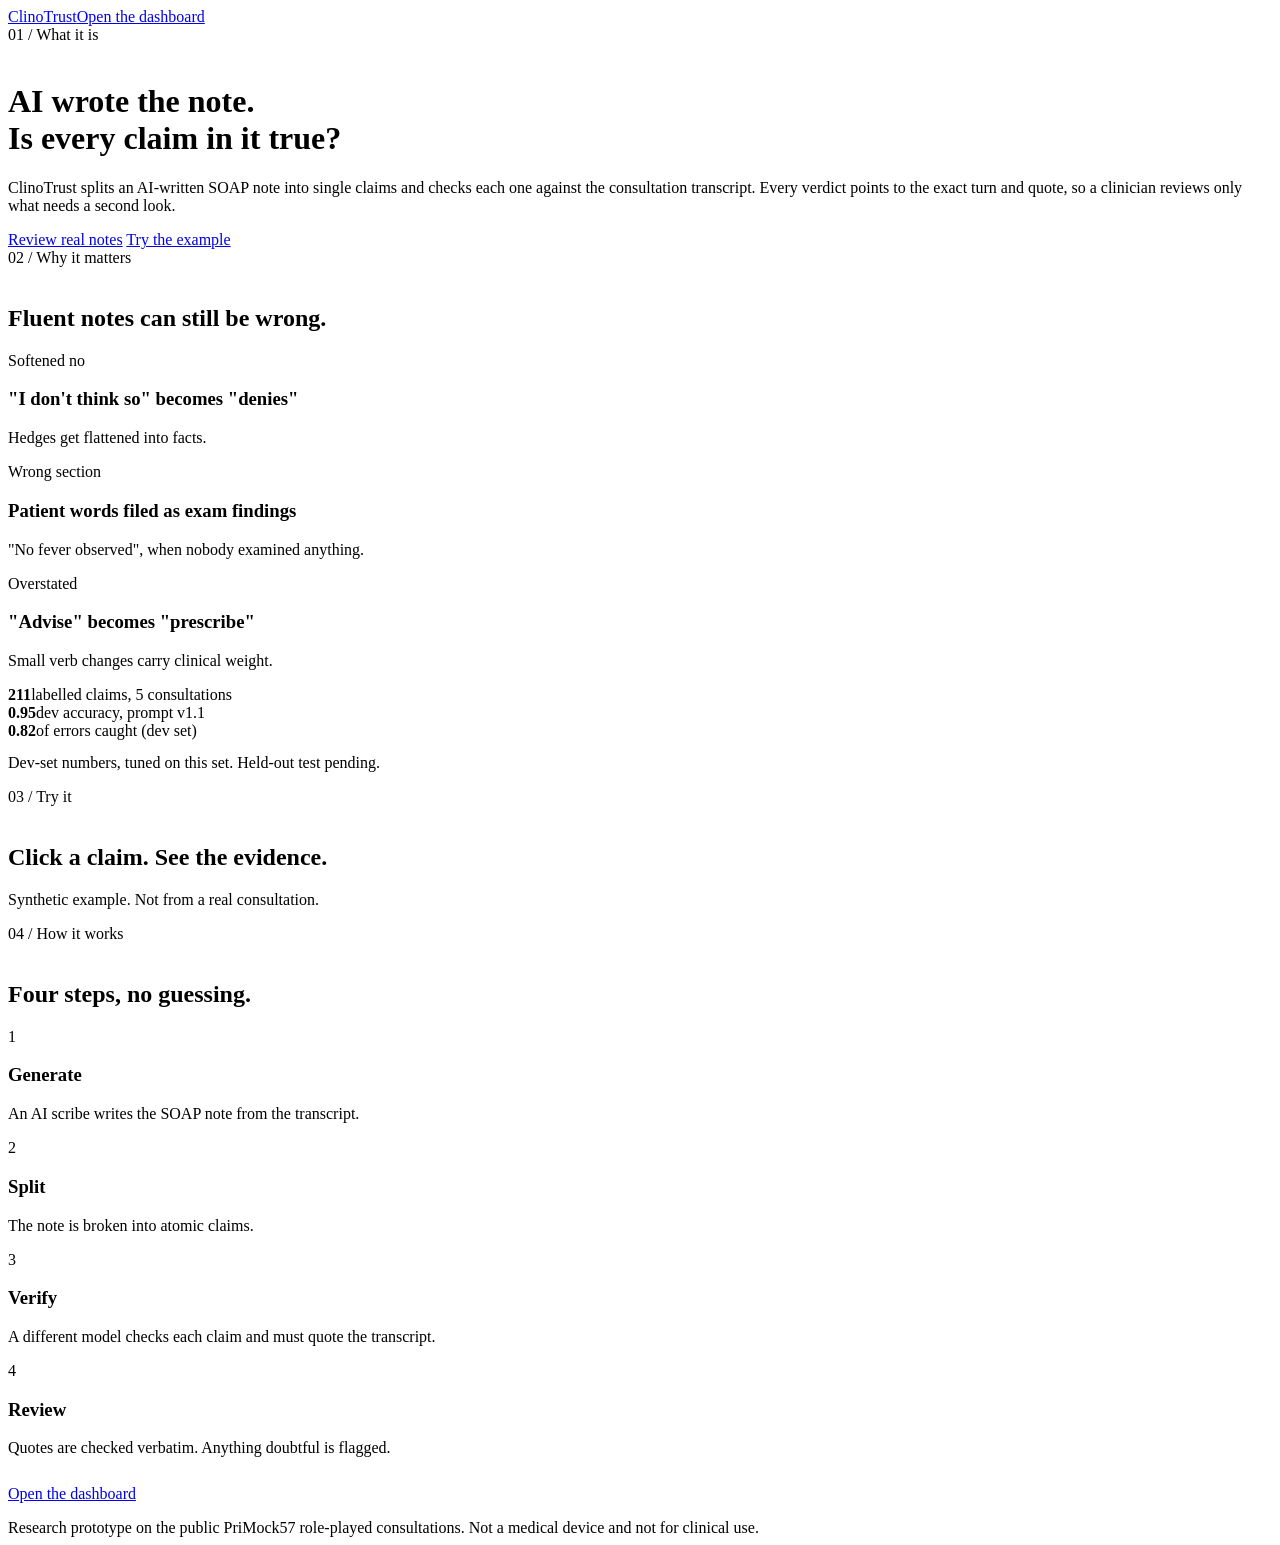
==== web/index.html @ df610d7e "Added frontend" ====
<!doctype html>
<html lang="en"><head><meta charset="utf-8"><meta name="viewport" content="width=device-width,initial-scale=1">
<title>ClinoTrust: check every claim in an AI-written note</title>
<link rel="preconnect" href="https://fonts.googleapis.com">
<link href="https://fonts.googleapis.com/css2?family=Inter:wght@400;500&family=Newsreader&family=IBM+Plex+Mono&display=swap" rel="stylesheet">
<link rel="stylesheet" href="/static/style.css"></head>
<body><div class="wrap">
<nav><a class="brand" href="/">ClinoTrust</a><a class="btn ghost" href="/app">Open the dashboard</a></nav>

<div class="hero">
  <div class="label">01 / What it is</div><br>
  <h1>AI wrote the note.<br>Is every claim in it true?</h1>
  <p>ClinoTrust splits an AI-written SOAP note into single claims and checks each one against the
  consultation transcript. Every verdict points to the exact turn and quote, so a clinician reviews
  only what needs a second look.</p>
  <a class="btn" href="/app">Review real notes</a> <a class="btn ghost" href="#try">Try the example</a>
</div>

<section>
  <div class="label">02 / Why it matters</div><br>
  <h2>Fluent notes can still be wrong.</h2>
  <div class="grid3">
    <div class="card"><div class="label">Softened no</div><h3>"I don't think so" becomes "denies"</h3><p>Hedges get flattened into facts.</p></div>
    <div class="card"><div class="label">Wrong section</div><h3>Patient words filed as exam findings</h3><p>"No fever observed", when nobody examined anything.</p></div>
    <div class="card"><div class="label">Overstated</div><h3>"Advise" becomes "prescribe"</h3><p>Small verb changes carry clinical weight.</p></div>
  </div>
  <div class="stats">
    <div><b>211</b><span class="label">labelled claims, 5 consultations</span></div>
    <div><b>0.95</b><span class="label">dev accuracy, prompt v1.1</span></div>
    <div><b>0.82</b><span class="label">of errors caught (dev set)</span></div>
  </div>
  <p class="label" style="margin-top:14px">Dev-set numbers, tuned on this set. Held-out test pending.</p>
</section>

<section id="try">
  <div class="label">03 / Try it</div><br>
  <h2>Click a claim. See the evidence.</h2>
  <p class="label" style="margin-top:14px">Synthetic example. Not from a real consultation.</p>
  <div id="demo"></div>
</section>

<section>
  <div class="label">04 / How it works</div><br>
  <h2>Four steps, no guessing.</h2>
  <div class="grid3" style="grid-template-columns:repeat(4,1fr)">
    <div class="card"><div class="label">1</div><h3>Generate</h3><p>An AI scribe writes the SOAP note from the transcript.</p></div>
    <div class="card"><div class="label">2</div><h3>Split</h3><p>The note is broken into atomic claims.</p></div>
    <div class="card"><div class="label">3</div><h3>Verify</h3><p>A different model checks each claim and must quote the transcript.</p></div>
    <div class="card"><div class="label">4</div><h3>Review</h3><p>Quotes are checked verbatim. Anything doubtful is flagged.</p></div>
  </div>
  <p style="margin-top:28px"><a class="btn" href="/app">Open the dashboard</a></p>
</section>

<footer>Research prototype on the public PriMock57 role-played consultations. Not a medical device and not for clinical use.</footer>
</div>
<script src="/static/review.js"></script>
<script>
const turns=[
["T1","doctor","What brings you in today?"],
["T2","patient","A sore throat for three days. No chest pain, no cough, but I have had a fever."],
["T3","doctor","How high was the fever?"],
["T4","patient","I did not measure it. I just felt hot at night."],
["T5","doctor","Any allergies to medication?"],
["T6","patient","Penicillin gives me a rash."],
["T7","doctor","Okay. Let's do a throat swab, and I will prescribe paracetamol for the fever."],
["T8","doctor","Come back in a week if it has not improved."]].map(([id,speaker,text])=>({id,speaker,text}));
const c=(id,text,status,analysis,ev,quote)=>({id,text,status,analysis,evidence_turns:ev,quote,quote_valid:ev.length?true:null,needs_review:status!=="supported"});
ClinoReview.mount(document.getElementById("demo"),{turns,claims:[
c("C1","Sore throat for 3 days.","supported","The patient says three days.",["T2"],"A sore throat for three days"),
c("C2","Denies chest pain and cough.","supported","The patient denies both in the same sentence.",["T2"],"No chest pain, no cough"),
c("C3","Fever up to 39 C.","unsupported","The patient never measured the fever, so no temperature is given.",["T4"],"I did not measure it"),
c("C4","Allergic to penicillin (rash).","supported","The patient names penicillin and the rash.",["T6"],"Penicillin gives me a rash"),
c("C5","No known drug allergies.","contradicted","The patient reports a penicillin allergy.",["T6"],"Penicillin gives me a rash"),
c("C6","Likely streptococcal pharyngitis.","uncertain","The doctor orders a swab but states no diagnosis.",["T7"],"throat swab"),
c("C7","Follow up in one week if no improvement.","supported","The doctor says to return in a week if not improved.",["T8"],"Come back in a week if it has not improved")]});
</script></body></html>
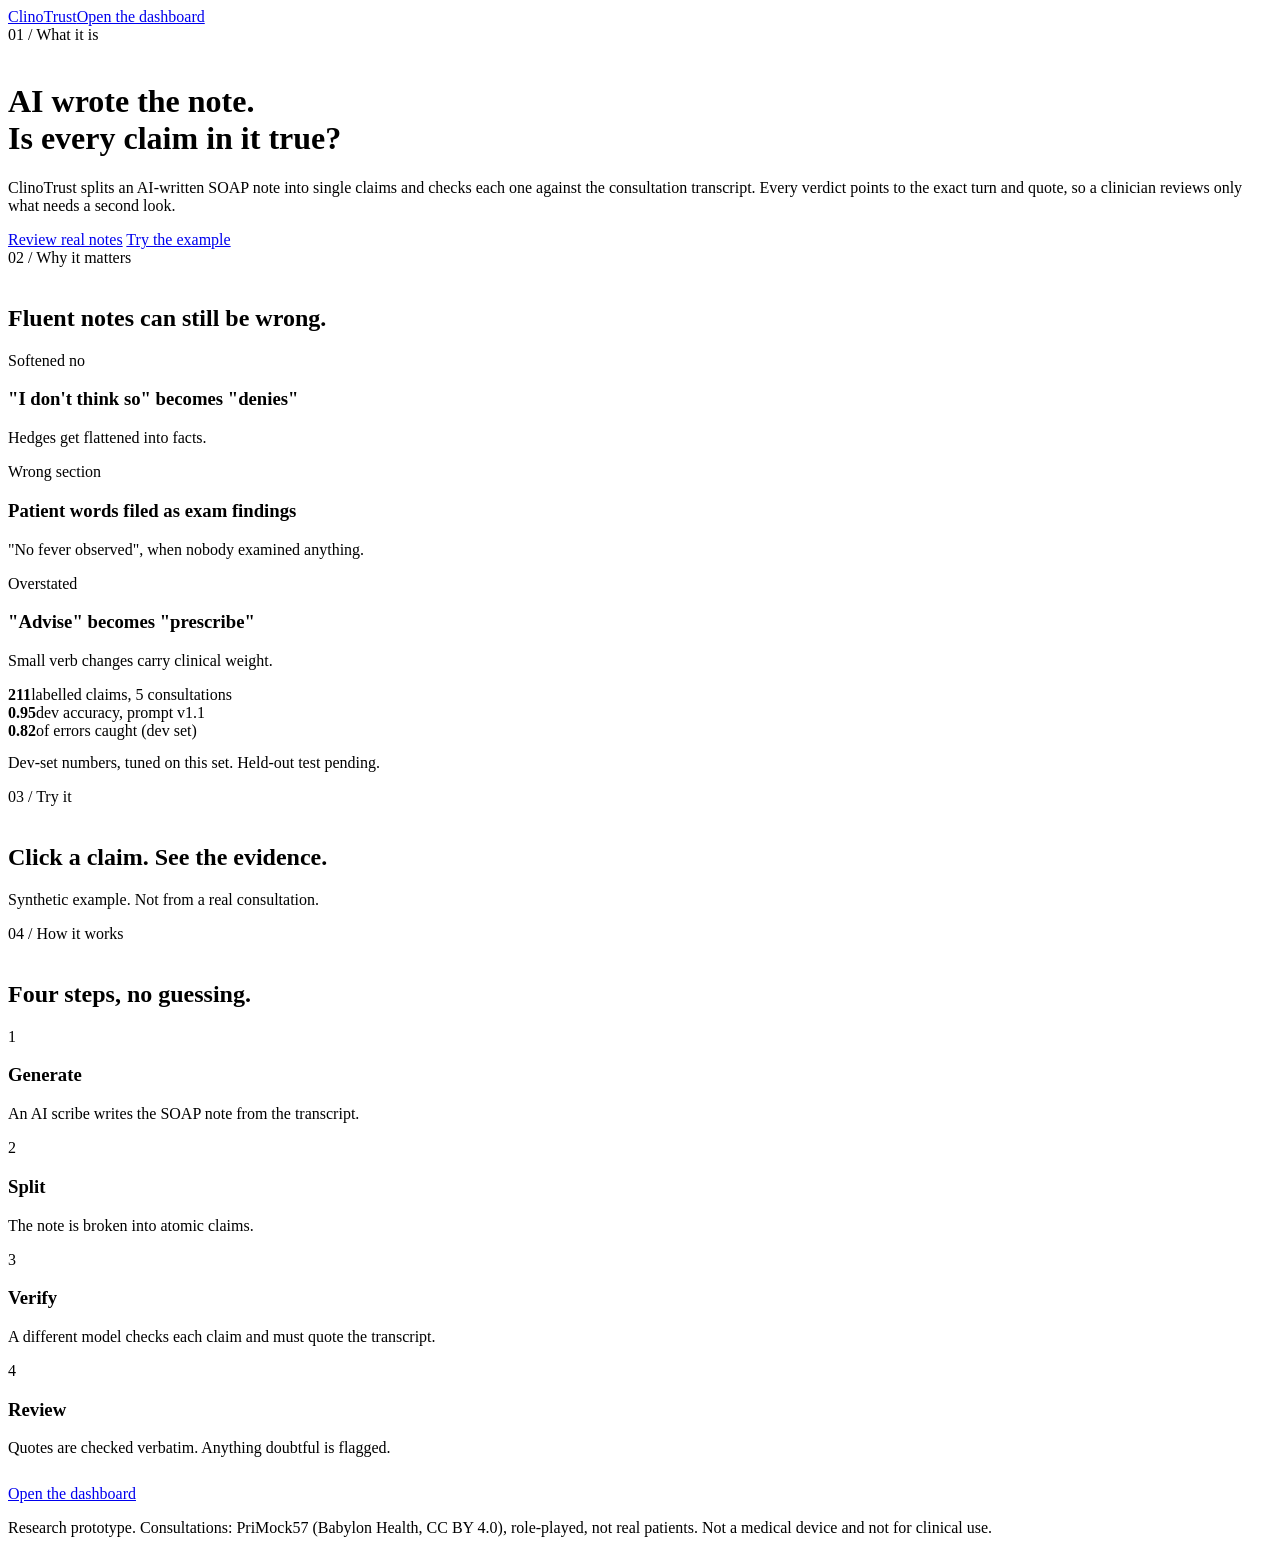
==== commit 58852e77: "Web dashboard + landing page, committed demo data for deployment Co-Authored-By: Claude Sonnet 5.5 <" ====
--- a/web/index.html
+++ b/web/index.html
@@ -51,7 +51,7 @@
   <p style="margin-top:28px"><a class="btn" href="/app">Open the dashboard</a></p>
 </section>
 
-<footer>Research prototype on the public PriMock57 role-played consultations. Not a medical device and not for clinical use.</footer>
+<footer>Research prototype. Consultations: PriMock57 (Babylon Health, CC BY 4.0), role-played, not real patients. Not a medical device and not for clinical use.</footer>
 </div>
 <script src="/static/review.js"></script>
 <script>
